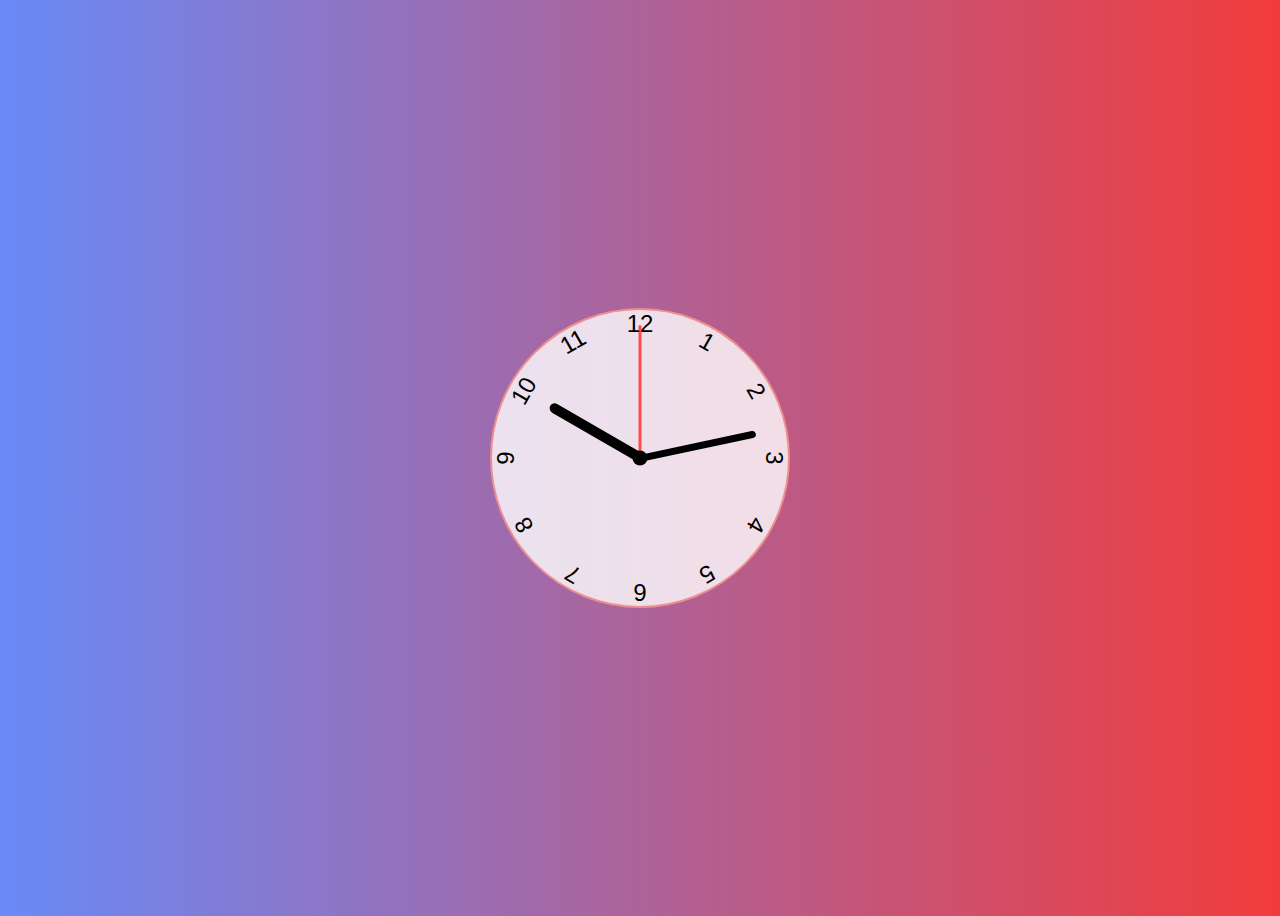
==== 02analogclock-t/aclock.html @ 14517037 "11" ====
<!DOCTYPE html>

<!-- 
    2022.9.7. 자바스크립트 복습, 유튜브 참고함
https://youtu.be/Ki0XXrlKlHY -->

<html lang="en">
<head>
    <meta charset="UTF-8">
    <meta http-equiv="X-UA-Compatible" content="IE=edge">
    <meta name="viewport" content="width=device-width, initial-scale=1.0">
    <link rel="stylesheet" href="aclock.css">
    <script defer src="aclock.js"></script>
    <title>아날로그 시계</title>
</head>
<body>
    <div class="clock">
        <div class="hand hour" data-hour-hand></div>
        <div class="hand minute" data-minute-hand></div>
        <div class="hand second" data-second-hand></div>

        <!-- .number.number${$}*12 -->
        <div class="number number1">1</div>
        <div class="number number2">2</div>
        <div class="number number3">3</div>
        <div class="number number4">4</div>
        <div class="number number5">5</div>
        <div class="number number6">6</div>
        <div class="number number7">7</div>
        <div class="number number8">8</div>
        <div class="number number9">9</div>
        <div class="number number10">10</div>
        <div class="number number11">11</div>
        <div class="number number12">12</div>
    </div>
    
    <div class="number"></div>


</body>
</html>
---- 02analogclock-t/aclock.css ----
*, *::after, *::before{
    box-sizing: border-box;
    font-family: Gotham Rounded,  sans-serif;
}

body{
    background: linear-gradient(to right, hsl(226, 90%, 69%), hsl(0, 87%, 59%));
    display: flex;
    justify-content: center;
    align-items: center;
    min-height: 100vh;
    overflow: hidden;
}

.clock{
    width: 300px;
    height: 300px;
    background-color: rgba(255, 255, 255, 0.8);
    border-radius: 50%;
    border: 2px solid rgb(238, 143, 143);
    position: relative;
}

.clock .number {
    --rotation:0;
    position: absolute;
    width: 100%;
    height: 100%;
    text-align: center;
    font-size: 1.5rem;
    transform: rotate(var(--rotation));
}

.clock .number1 {--rotation:30deg;}
.clock .number2 {--rotation:60deg;}
.clock .number3 {--rotation:90deg;}
.clock .number4 {--rotation:120deg;}
.clock .number5 {--rotation:150deg;}
.clock .number6 {--rotation:180deg;}
.clock .number7 {--rotation:210deg;}
.clock .number8 {--rotation:240deg;}
.clock .number9 {--rotation:270deg;}
.clock .number10 {--rotation:300deg;}
.clock .number11 {--rotation:330deg;}


.clock .hand{
    --rotation: 0;
    position: absolute; 
    bottom: 50%;
    left:50%;
    width: 10px;
    height: 50%;
    background-color: rgb(51, 50, 50);
    border-top-left-radius: 10px;
    border-top-right-radius: 10px;
    transform-origin: bottom;
    /* z-index: 10; */
    transform: translateX(-50%) rotate(calc(var(--rotation) * 1deg));
}

.clock::after{
    content: '';
    position: absolute;
    background-color: black;
    z-index: 11;
    width: 15px;
    height: 15px;
    top: 50%;
    left: 50%;
    transform: translate(-50%, -50%);
    border-radius: 50%;
}

.clock .hand.hour{
    width: 10px;
    height: 35%;
    background-color: black;
}
.clock .hand.minute{
    width: 7px;
    height: 40%;
    background-color: black;
}
.clock .hand.second{
    width: 3px;
    height: 45%;
    background-color: rgb(255, 77, 77);
}
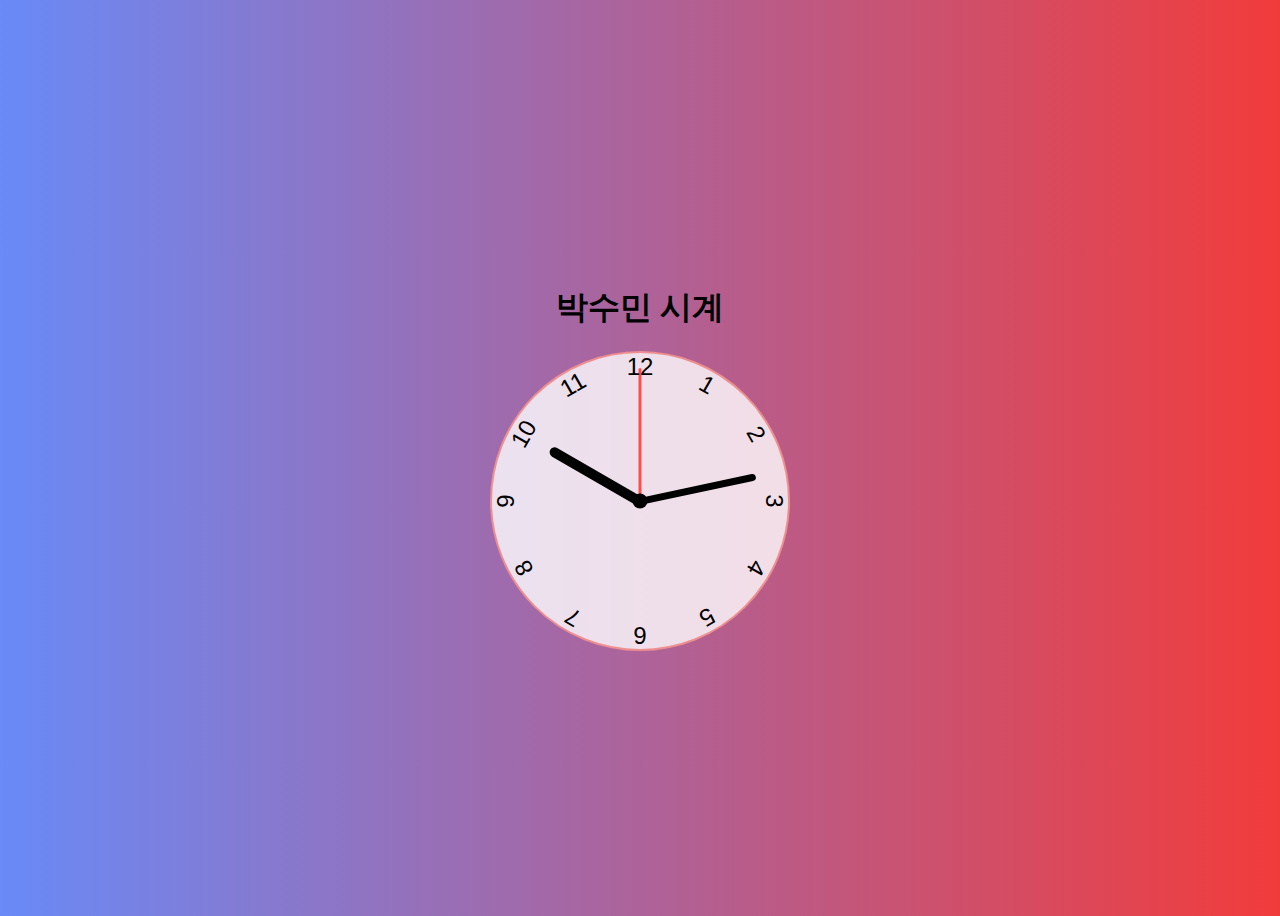
==== commit 8abb8890: "22" ====
--- a/02analogclock-t/aclock.html
+++ b/02analogclock-t/aclock.html
@@ -13,14 +13,14 @@
     <script defer src="aclock.js"></script>
     <title>아날로그 시계</title>
 </head>
-<body>
+<!-- <body>
     <div class="clock">
         <div class="hand hour" data-hour-hand></div>
         <div class="hand minute" data-minute-hand></div>
         <div class="hand second" data-second-hand></div>
 
-        <!-- .number.number${$}*12 -->
-        <div class="number number1">1</div>
+        .number.number${$}*12 -->
+        <!-- <div class="number number1">1</div>
         <div class="number number2">2</div>
         <div class="number number3">3</div>
         <div class="number number4">4</div>
@@ -38,4 +38,33 @@
 
 
 </body>
-</html>+</html> -->
+
+<body>
+    <div><h1 style="text-align:center">박수민 시계</h1>
+        <div class="clock">
+            <div class="hand hour" data-hour-hand></div>
+            <div class="hand minute" data-minute-hand></div>
+            <div class="hand second" data-second-hand></div>
+    
+            <!-- div.number.number$*12{$} or
+            div.number.number${$}*12 -->
+    
+            <div class="number number1">1</div>
+            <div class="number number2">2</div>
+            <div class="number number3">3</div>
+            <div class="number number4">4</div>
+            <div class="number number5">5</div>
+            <div class="number number6">6</div>
+            <div class="number number7">7</div>
+            <div class="number number8">8</div>
+            <div class="number number9">9</div>
+            <div class="number number10">10</div>
+            <div class="number number11">11</div>
+            <div class="number number12">12</div>
+            
+        </div>
+    </div>
+    
+    </body>
+    </html>